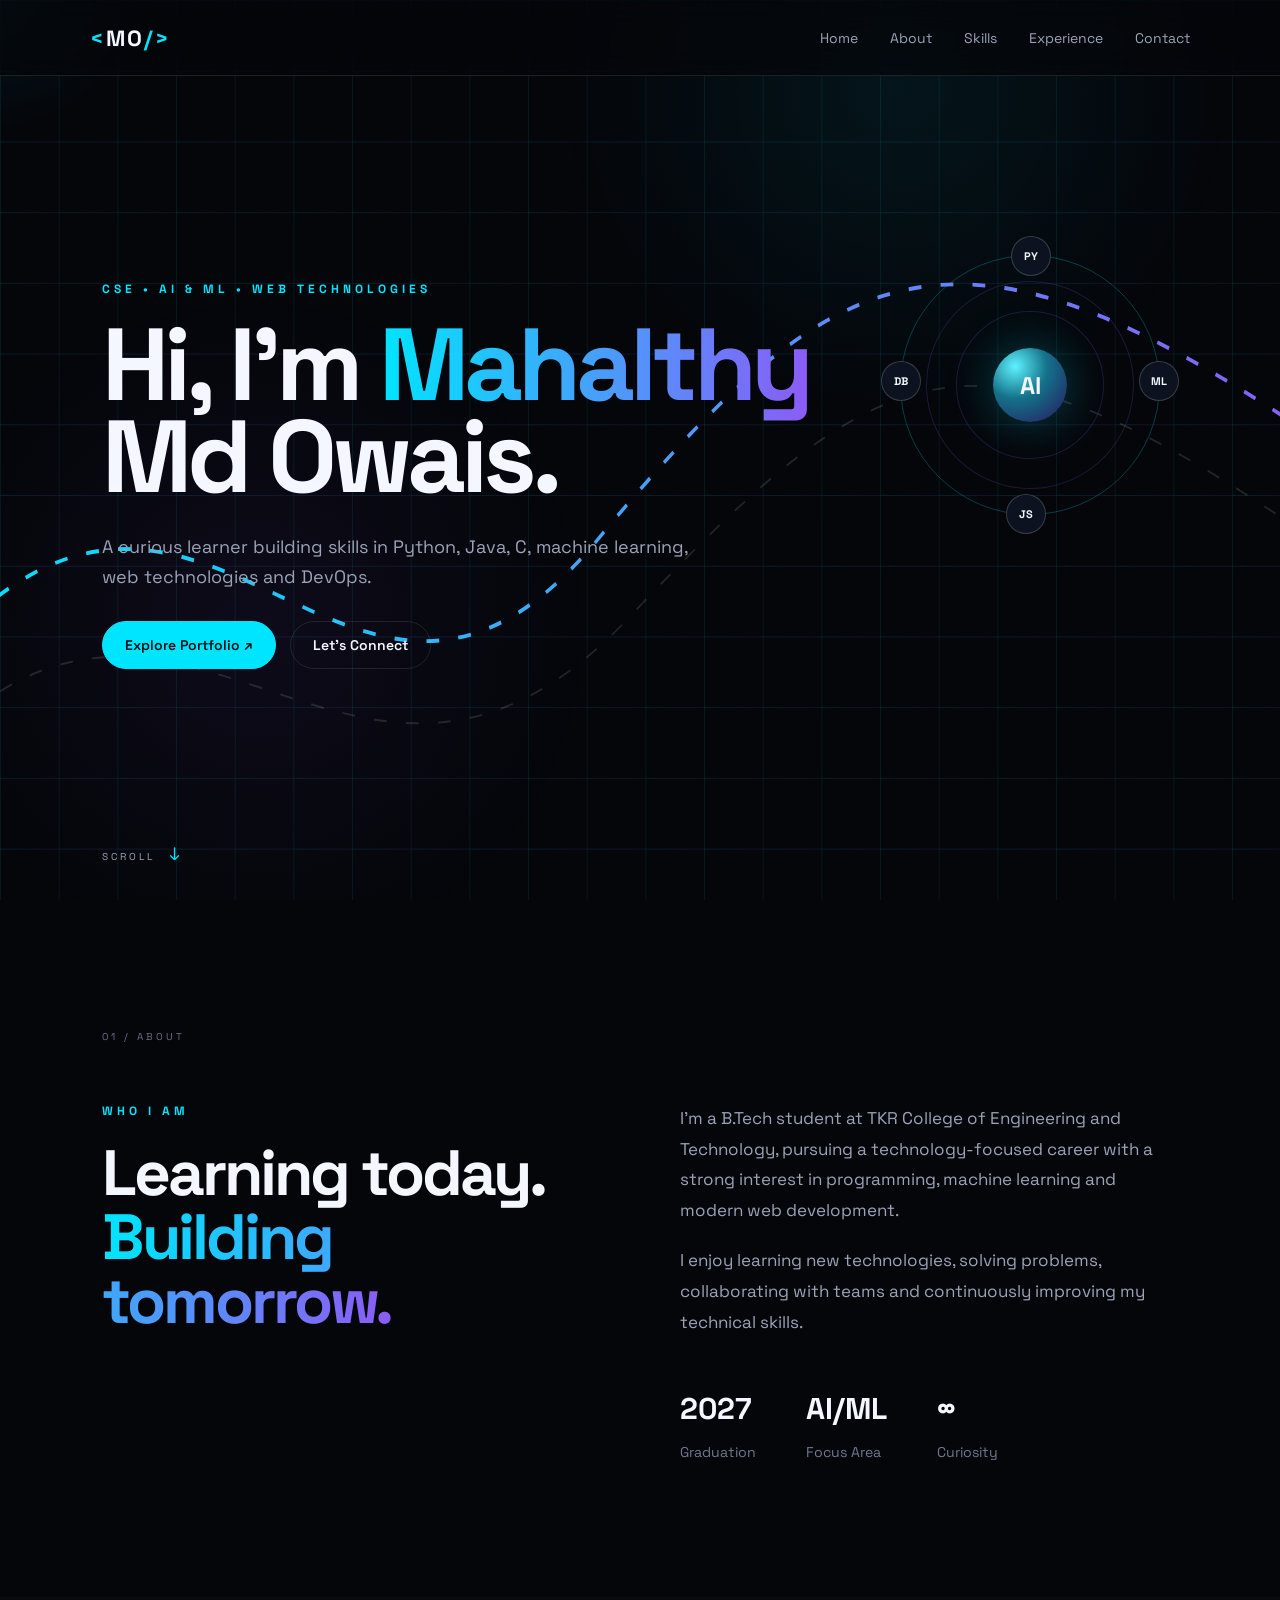
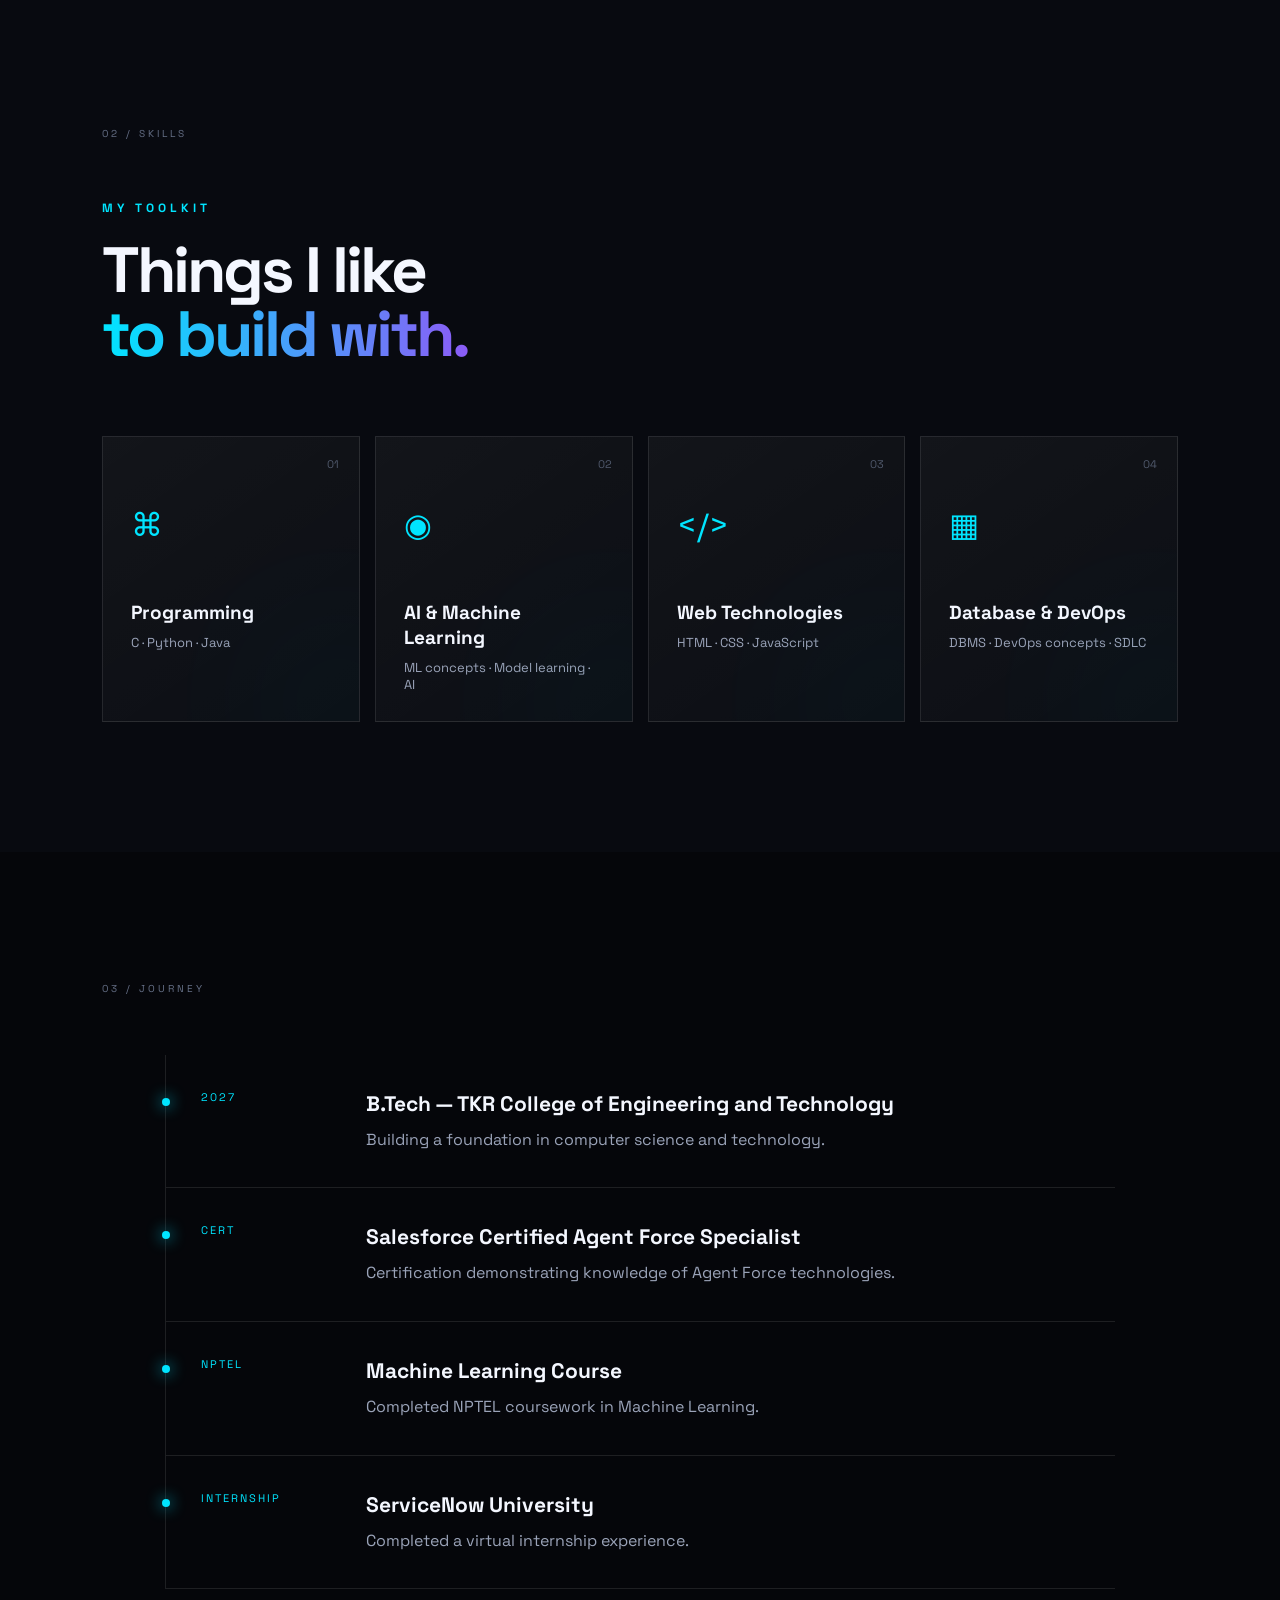
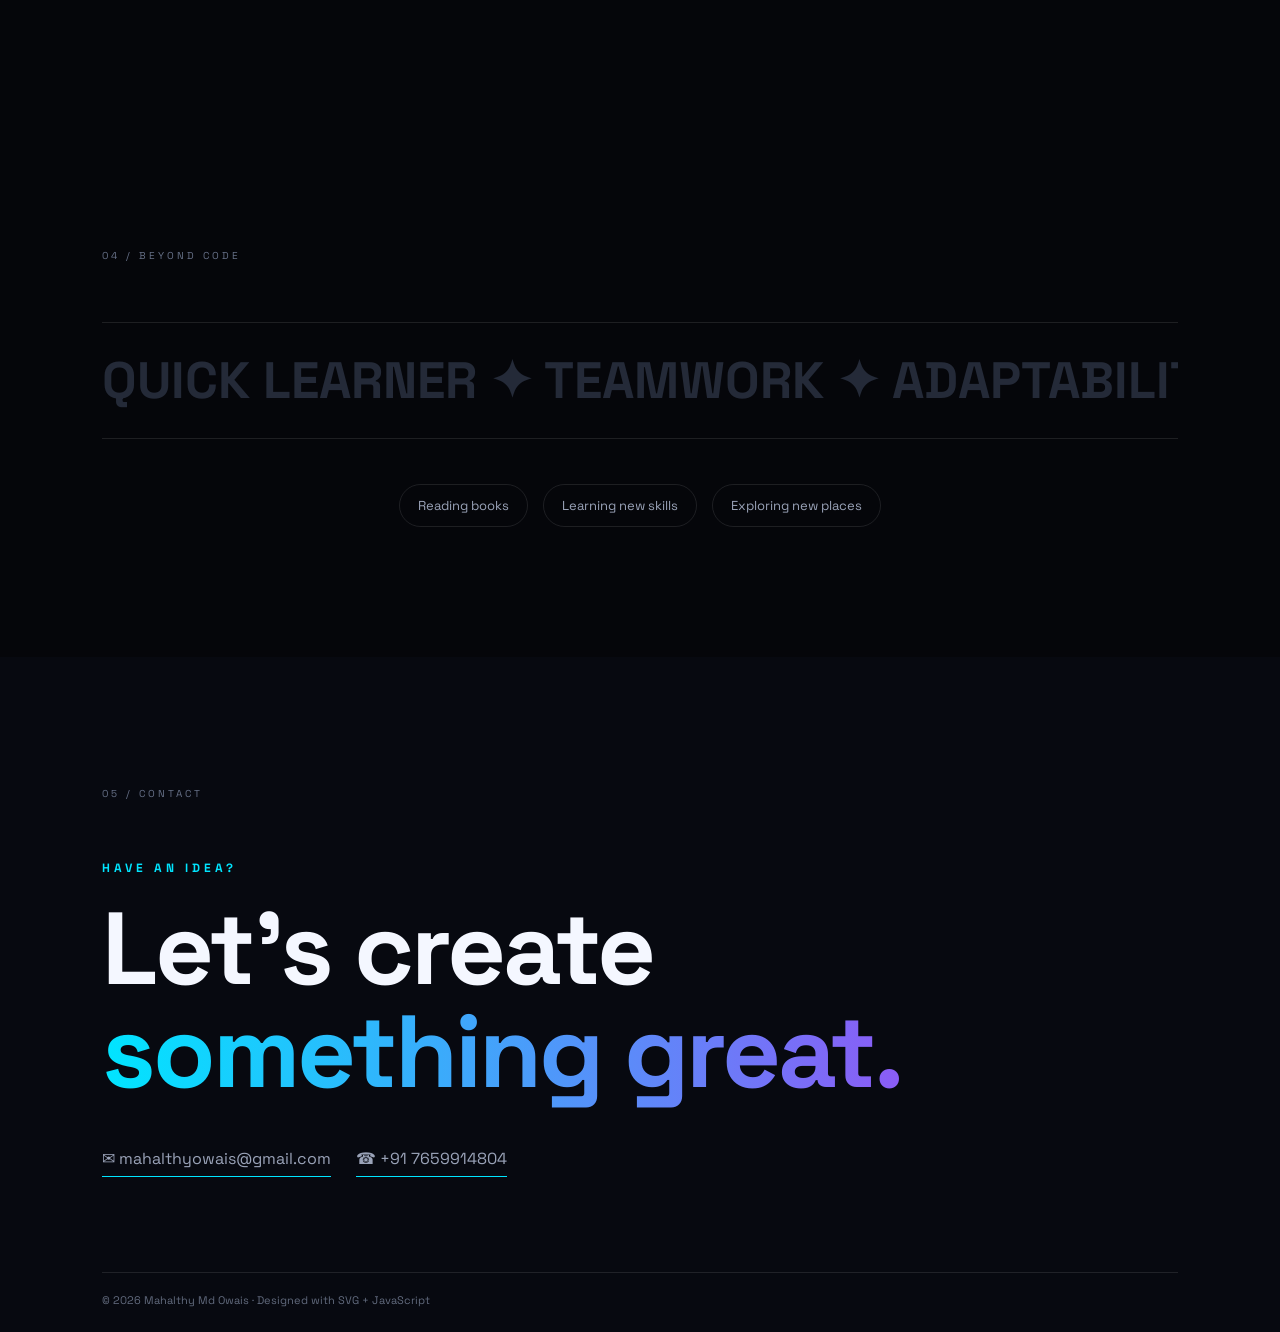
==== index.html @ 3d2526b8 "add new files" ====
<!DOCTYPE html>
<html lang="en">
<head>
  <meta charset="UTF-8">
  <meta name="viewport" content="width=device-width, initial-scale=1.0">
  <meta name="description" content="Mahalthy Md Owais - AI/ML and Web Technology Portfolio">
  <title>Mahalthy Md Owais | Portfolio</title>
  <link rel="stylesheet" href="style.css">
</head>
<body>
  <div id="cursor-glow"></div>

  <header class="navbar">
    <a class="logo" href="#home"><span>&lt;</span>MO<span>/&gt;</span></a>
    <button class="menu-btn" aria-label="Toggle menu">☰</button>
    <nav>
      <a href="#home">Home</a>
      <a href="#about">About</a>
      <a href="#skills">Skills</a>
      <a href="#experience">Experience</a>
      <a href="#contact">Contact</a>
    </nav>
  </header>

  <main>
    <section id="home" class="hero">
      <svg class="hero-svg" viewBox="0 0 1200 700" preserveAspectRatio="none" aria-hidden="true">
        <defs>
          <linearGradient id="gridGlow" x1="0" x2="1">
            <stop offset="0%" stop-color="#00e5ff"/>
            <stop offset="100%" stop-color="#8b5cf6"/>
          </linearGradient>
          <pattern id="grid" width="55" height="55" patternUnits="userSpaceOnUse">
            <path d="M55 0H0V55" fill="none" stroke="url(#gridGlow)" stroke-opacity=".16"/>
          </pattern>
        </defs>
        <rect width="1200" height="700" fill="url(#grid)"/>
        <path class="wave" d="M-50 500 C200 280 330 650 560 420 S900 150 1250 350" fill="none" stroke="url(#gridGlow)" stroke-width="3"/>
        <path class="wave wave2" d="M-50 570 C180 390 340 700 590 480 S920 240 1250 430" fill="none" stroke="#fff" stroke-opacity=".12" stroke-width="1.5"/>
      </svg>

      <div class="hero-content reveal">
        <p class="eyebrow">CSE • AI & ML • WEB TECHNOLOGIES</p>
        <h1>Hi, I'm <span>Mahalthy</span><br>Md Owais.</h1>
        <p class="hero-text">A curious learner building skills in Python, Java, C, machine learning, web technologies and DevOps.</p>
        <div class="hero-actions">
          <a class="btn primary" href="#about">Explore Portfolio <span>↗</span></a>
          <a class="btn ghost" href="#contact">Let's Connect</a>
        </div>
      </div>

      <div class="orbit-card reveal">
        <div class="orbit">
          <div class="planet">AI</div>
          <span class="orb o1">PY</span>
          <span class="orb o2">ML</span>
          <span class="orb o3">JS</span>
          <span class="orb o4">DB</span>
        </div>
      </div>
      <div class="scroll-indicator">SCROLL <span>↓</span></div>
    </section>

    <section id="about" class="section">
      <div class="section-label">01 / ABOUT</div>
      <div class="about-grid">
        <div class="section-heading reveal">
          <p class="eyebrow">WHO I AM</p>
          <h2>Learning today.<br><span>Building tomorrow.</span></h2>
        </div>
        <div class="about-copy reveal">
          <p>I'm a B.Tech student at TKR College of Engineering and Technology, pursuing a technology-focused career with a strong interest in programming, machine learning and modern web development.</p>
          <p>I enjoy learning new technologies, solving problems, collaborating with teams and continuously improving my technical skills.</p>
          <div class="stats">
            <div><strong>2027</strong><small>Graduation</small></div>
            <div><strong>AI/ML</strong><small>Focus Area</small></div>
            <div><strong>∞</strong><small>Curiosity</small></div>
          </div>
        </div>
      </div>
    </section>

    <section id="skills" class="section skills-section">
      <div class="section-label">02 / SKILLS</div>
      <div class="section-heading reveal">
        <p class="eyebrow">MY TOOLKIT</p>
        <h2>Things I like<br><span>to build with.</span></h2>
      </div>
      <div class="skills-grid">
        <article class="skill-card reveal"><span class="number">01</span><div class="icon">⌘</div><h3>Programming</h3><p>C · Python · Java</p></article>
        <article class="skill-card reveal"><span class="number">02</span><div class="icon">◉</div><h3>AI & Machine Learning</h3><p>ML concepts · Model learning · AI</p></article>
        <article class="skill-card reveal"><span class="number">03</span><div class="icon">&lt;/&gt;</div><h3>Web Technologies</h3><p>HTML · CSS · JavaScript</p></article>
        <article class="skill-card reveal"><span class="number">04</span><div class="icon">▦</div><h3>Database & DevOps</h3><p>DBMS · DevOps concepts · SDLC</p></article>
      </div>
    </section>

    <section id="experience" class="section">
      <div class="section-label">03 / JOURNEY</div>
      <div class="timeline">
        <div class="timeline-item reveal">
          <span class="year">2027</span>
          <div><h3>B.Tech — TKR College of Engineering and Technology</h3><p>Building a foundation in computer science and technology.</p></div>
        </div>
        <div class="timeline-item reveal">
          <span class="year">CERT</span>
          <div><h3>Salesforce Certified Agent Force Specialist</h3><p>Certification demonstrating knowledge of Agent Force technologies.</p></div>
        </div>
        <div class="timeline-item reveal">
          <span class="year">NPTEL</span>
          <div><h3>Machine Learning Course</h3><p>Completed NPTEL coursework in Machine Learning.</p></div>
        </div>
        <div class="timeline-item reveal">
          <span class="year">INTERNSHIP</span>
          <div><h3>ServiceNow University</h3><p>Completed a virtual internship experience.</p></div>
        </div>
      </div>
    </section>

    <section class="section strengths">
      <div class="section-label">04 / BEYOND CODE</div>
      <div class="marquee"><span>QUICK LEARNER ✦ TEAMWORK ✦ ADAPTABILITY ✦ COMMUNICATION ✦ TIME MANAGEMENT ✦ </span></div>
      <div class="hobby-row reveal">
        <span>Reading books</span><span>Learning new skills</span><span>Exploring new places</span>
      </div>
    </section>

    <section id="contact" class="contact-section">
      <svg class="contact-svg" viewBox="0 0 1200 500" preserveAspectRatio="none" aria-hidden="true">
        <circle cx="1000" cy="80" r="230" fill="none" stroke="#00e5ff" stroke-opacity=".12"/>
        <circle cx="1000" cy="80" r="150" fill="none" stroke="#8b5cf6" stroke-opacity=".14"/>
      </svg>
      <div class="section-label">05 / CONTACT</div>
      <div class="contact-content reveal">
        <p class="eyebrow">HAVE AN IDEA?</p>
        <h2>Let's create<br><span>something great.</span></h2>
        <div class="contact-links">
          <a href="mailto:mahalthyowais@gmail.com">✉ mahalthyowais@gmail.com</a>
          <a href="tel:+917659914804">☎ +91 7659914804</a>
        </div>
      </div>
      <footer>© <span id="year"></span> Mahalthy Md Owais · Designed with SVG + JavaScript</footer>
    </section>
  </main>

  <script src="script.js"></script>
</body>
</html>
---- style.css ----
@import url('https://fonts.googleapis.com/css2?family=Space+Grotesk:wght@400;500;600;700&display=swap');

:root{
  --bg:#05060a; --panel:#0b0e16; --text:#f4f7ff; --muted:#9aa3b8;
  --cyan:#00e5ff; --purple:#8b5cf6; --line:rgba(255,255,255,.1);
}
*{box-sizing:border-box;margin:0;padding:0}
html{scroll-behavior:smooth}
body{font-family:"Space Grotesk",sans-serif;background:var(--bg);color:var(--text);overflow-x:hidden}
body:before{content:"";position:fixed;inset:0;pointer-events:none;background:radial-gradient(circle at 70% 10%,rgba(0,229,255,.07),transparent 28%),radial-gradient(circle at 20% 70%,rgba(139,92,246,.07),transparent 28%);z-index:-2}
a{color:inherit;text-decoration:none}
#cursor-glow{position:fixed;width:280px;height:280px;border-radius:50%;background:radial-gradient(circle,rgba(0,229,255,.08),transparent 68%);pointer-events:none;transform:translate(-50%,-50%);z-index:0}
.navbar{position:fixed;top:0;left:0;right:0;height:76px;display:flex;align-items:center;justify-content:space-between;padding:0 7%;background:rgba(5,6,10,.72);backdrop-filter:blur(16px);border-bottom:1px solid var(--line);z-index:20}
.logo{font-size:22px;font-weight:700;letter-spacing:2px}.logo span{color:var(--cyan)}
nav{display:flex;gap:32px}nav a{font-size:14px;color:var(--muted);transition:.3s}nav a:hover{color:var(--cyan)}
.menu-btn{display:none;background:none;border:0;color:white;font-size:25px}
.hero{min-height:100vh;position:relative;display:flex;align-items:center;padding:110px 8% 60px;overflow:hidden}
.hero-svg,.contact-svg{position:absolute;inset:0;width:100%;height:100%;z-index:-1}
.hero-content{max-width:720px;z-index:2}.eyebrow{font-size:12px;letter-spacing:4px;color:var(--cyan);font-weight:700;margin-bottom:22px}
h1{font-size:clamp(55px,8vw,105px);line-height:.9;letter-spacing:-5px}
h1 span,h2 span{background:linear-gradient(90deg,var(--cyan),var(--purple));-webkit-background-clip:text;color:transparent}
.hero-text{max-width:620px;color:var(--muted);font-size:18px;line-height:1.7;margin:28px 0}
.hero-actions{display:flex;gap:14px;flex-wrap:wrap}.btn{padding:14px 22px;border:1px solid var(--line);border-radius:999px;font-weight:600;font-size:14px;transition:.3s}.btn.primary{background:var(--cyan);color:#031015;border-color:var(--cyan)}.btn:hover{transform:translateY(-4px);box-shadow:0 12px 30px rgba(0,229,255,.15)}
.orbit-card{position:absolute;right:7%;top:25%;width:320px;height:320px;display:grid;place-items:center}.orbit{width:260px;height:260px;border:1px solid rgba(0,229,255,.25);border-radius:50%;position:relative;animation:spin 18s linear infinite}.orbit:before,.orbit:after{content:"";position:absolute;border:1px solid rgba(139,92,246,.2);border-radius:50%;inset:25px;transform:rotate(60deg)}.orbit:after{inset:55px;transform:rotate(-45deg)}.planet{position:absolute;inset:92px;border-radius:50%;display:grid;place-items:center;background:radial-gradient(circle at 30% 25%,#5ef2ff,#14728a 42%,#27165e);box-shadow:0 0 50px rgba(0,229,255,.3);font-size:24px;font-weight:700;z-index:2}.orb{position:absolute;width:40px;height:40px;border-radius:50%;display:grid;place-items:center;background:#0c1220;border:1px solid rgba(255,255,255,.18);font-size:11px;font-weight:700;z-index:3}.o1{top:-20px;left:110px}.o2{right:-20px;top:105px}.o3{bottom:-20px;left:105px}.o4{left:-20px;top:105px}.scroll-indicator{position:absolute;bottom:35px;left:8%;font-size:10px;letter-spacing:3px;color:var(--muted)}.scroll-indicator span{color:var(--cyan);font-size:18px;margin-left:8px}
.section{padding:130px 8%;position:relative}.section-label{font-size:10px;letter-spacing:3px;color:#667087;margin-bottom:60px}.about-grid{display:grid;grid-template-columns:1fr 1fr;gap:80px}h2{font-size:clamp(42px,5vw,72px);line-height:1;letter-spacing:-3px}.about-copy{color:var(--muted);font-size:17px;line-height:1.8}.about-copy p+p{margin-top:20px}.stats{display:flex;gap:50px;margin-top:45px}.stats strong{display:block;font-size:30px;color:var(--text)}.stats small{color:#6f7890}
.skills-section{background:#080a10}.skills-grid{display:grid;grid-template-columns:repeat(4,1fr);gap:15px;margin-top:70px}.skill-card{min-height:270px;padding:28px;background:linear-gradient(145deg,rgba(255,255,255,.045),rgba(255,255,255,.015));border:1px solid var(--line);position:relative;overflow:hidden;transition:.4s}.skill-card:after{content:"";position:absolute;width:120px;height:120px;border-radius:50%;background:var(--cyan);filter:blur(80px);opacity:.08;right:-40px;bottom:-40px}.skill-card:hover{transform:translateY(-10px);border-color:rgba(0,229,255,.4)}.number{position:absolute;right:20px;top:20px;color:#50596c;font-size:11px}.icon{font-size:32px;color:var(--cyan);margin:40px 0 55px}.skill-card h3{font-size:19px;margin-bottom:9px}.skill-card p{font-size:13px;color:var(--muted)}
.timeline{max-width:950px;margin:auto;border-left:1px solid var(--line)}.timeline-item{display:grid;grid-template-columns:130px 1fr;gap:35px;padding:35px 0 35px 35px;border-bottom:1px solid var(--line);position:relative}.timeline-item:before{content:"";position:absolute;width:8px;height:8px;border-radius:50%;background:var(--cyan);left:-4px;top:43px;box-shadow:0 0 15px var(--cyan)}.year{color:var(--cyan);font-size:11px;letter-spacing:2px}.timeline-item h3{font-size:21px;margin-bottom:10px}.timeline-item p{color:var(--muted);line-height:1.6}
.marquee{white-space:nowrap;overflow:hidden;border-top:1px solid var(--line);border-bottom:1px solid var(--line);padding:25px 0;font-size:clamp(25px,4vw,55px);font-weight:700;color:#242a38}.marquee span{display:inline-block;animation:marquee 18s linear infinite}.hobby-row{display:flex;justify-content:center;gap:15px;flex-wrap:wrap;margin-top:45px}.hobby-row span{padding:12px 18px;border:1px solid var(--line);border-radius:999px;color:var(--muted);font-size:13px}
.contact-section{min-height:75vh;padding:130px 8% 30px;position:relative;overflow:hidden;background:#070910}.contact-content h2{font-size:clamp(55px,8vw,105px)}.contact-links{display:flex;gap:25px;flex-wrap:wrap;margin-top:45px}.contact-links a{padding-bottom:7px;border-bottom:1px solid var(--cyan);color:var(--muted);transition:.3s}.contact-links a:hover{color:var(--cyan)}footer{position:absolute;bottom:25px;left:8%;right:8%;padding-top:20px;border-top:1px solid var(--line);color:#626b7e;font-size:11px}
.reveal{opacity:0;transform:translateY(35px);transition:opacity .8s ease,transform .8s ease}.reveal.show{opacity:1;transform:none}
@keyframes spin{to{transform:rotate(360deg)}}@keyframes marquee{to{transform:translateX(-50%)}}
.wave{stroke-dasharray:12 18;animation:dash 12s linear infinite}@keyframes dash{to{stroke-dashoffset:-500}}
@media(max-width:900px){.orbit-card{opacity:.35;right:-100px}.skills-grid{grid-template-columns:repeat(2,1fr)}.about-grid{grid-template-columns:1fr;gap:40px}}
@media(max-width:650px){.navbar{padding:0 5%}nav{display:none;position:absolute;top:76px;left:0;right:0;background:#080a10;padding:25px;flex-direction:column;gap:20px;border-bottom:1px solid var(--line)}nav.open{display:flex}.menu-btn{display:block}.hero,.section{padding-left:6%;padding-right:6%}h1{letter-spacing:-3px}.orbit-card{display:none}.skills-grid{grid-template-columns:1fr}.timeline-item{grid-template-columns:1fr;gap:10px}.stats{gap:25px}.contact-links{flex-direction:column}.scroll-indicator{left:6%}}
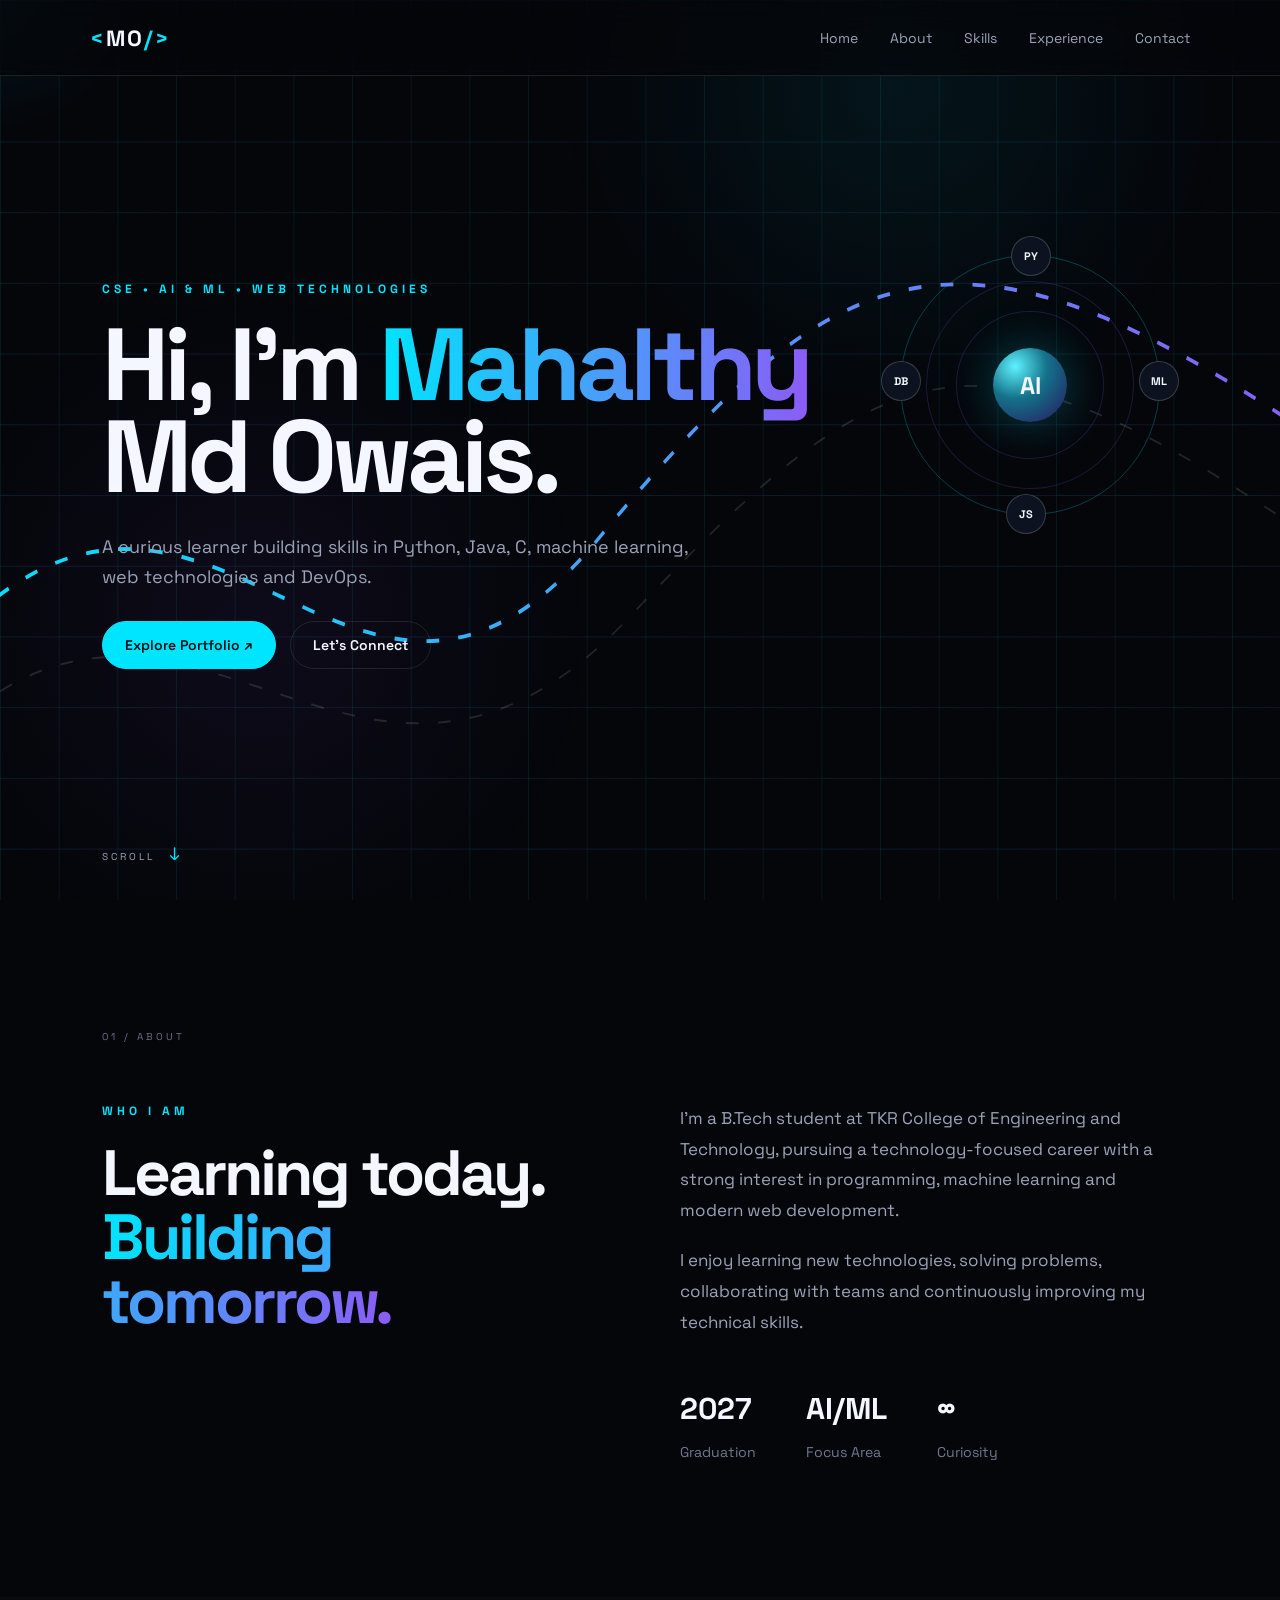
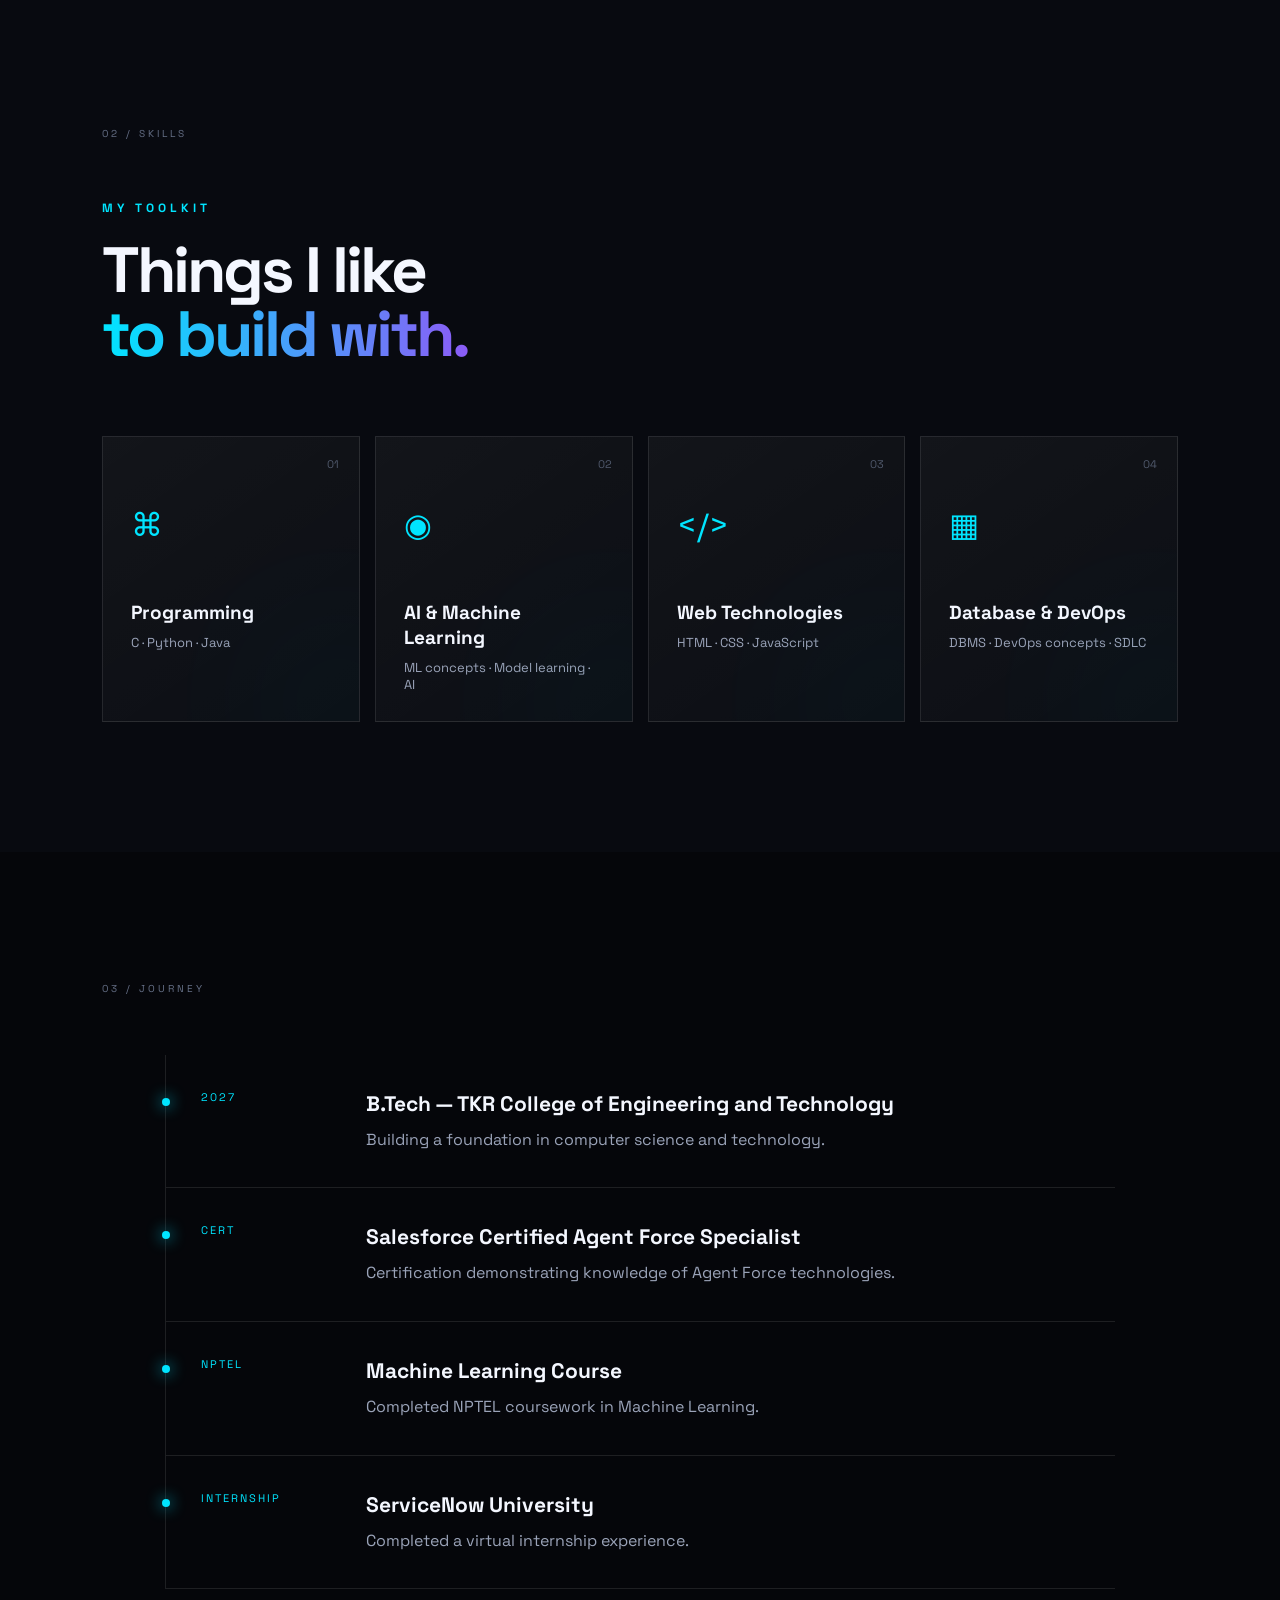
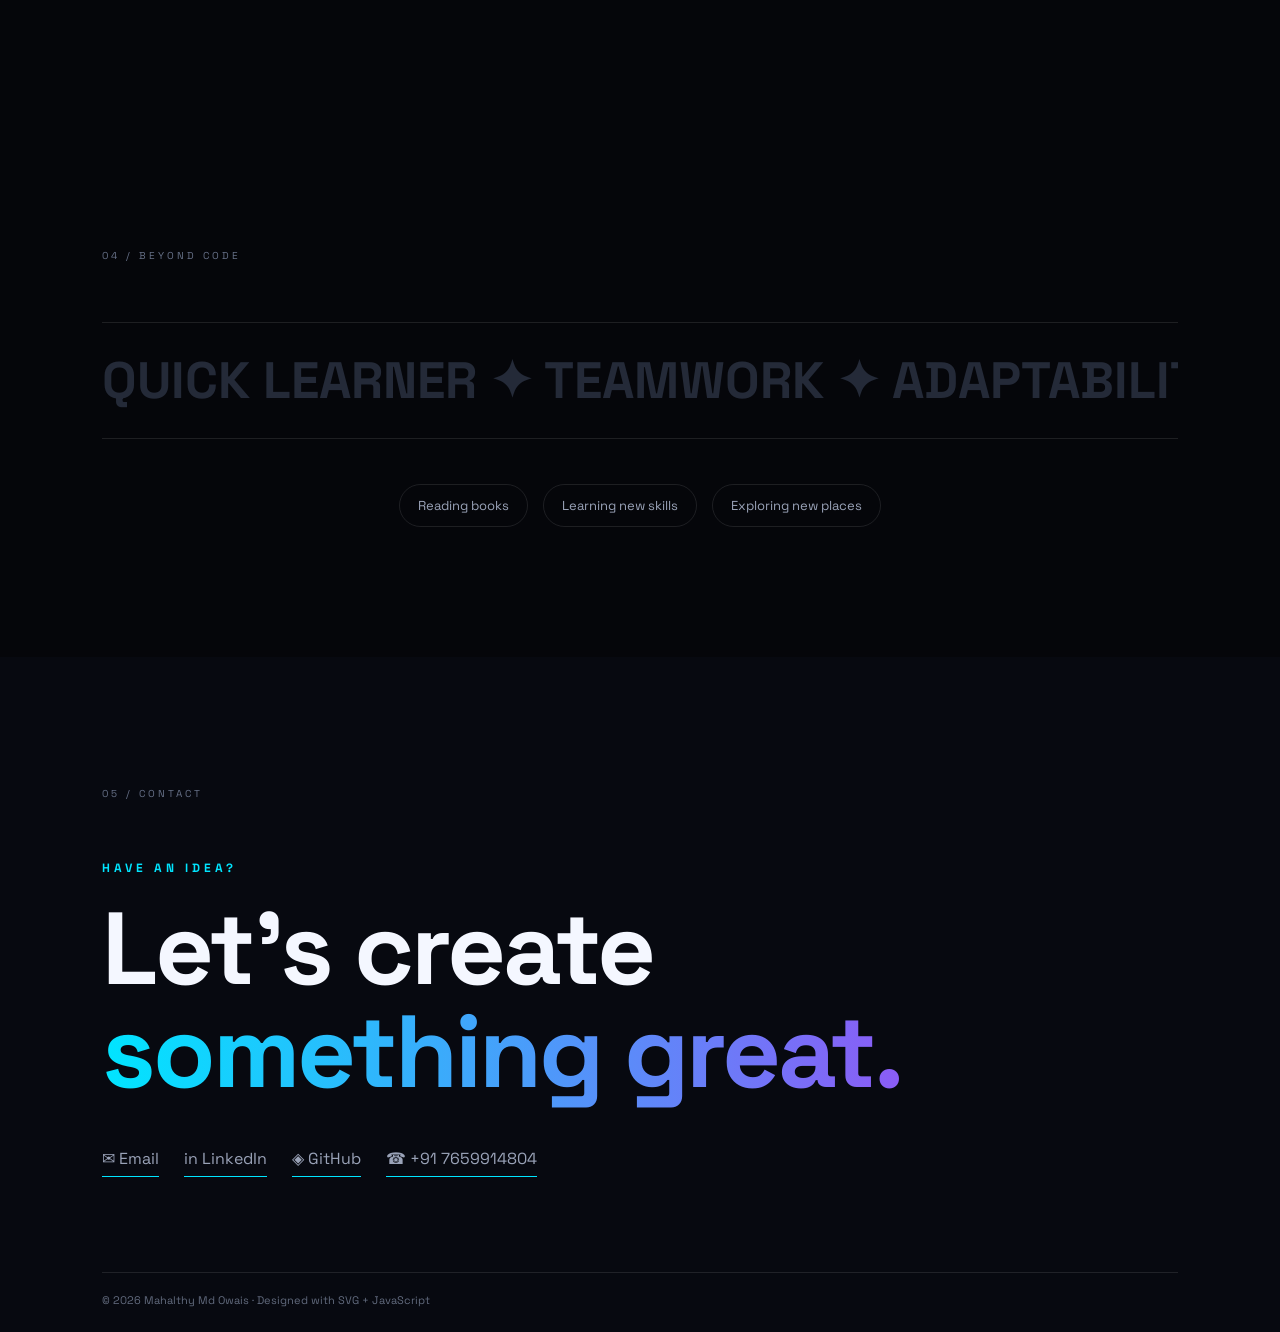
==== commit 520a2877: "added profile details" ====
--- a/index.html
+++ b/index.html
@@ -134,7 +134,9 @@
         <p class="eyebrow">HAVE AN IDEA?</p>
         <h2>Let's create<br><span>something great.</span></h2>
         <div class="contact-links">
-          <a href="mailto:mahalthyowais@gmail.com">✉ mahalthyowais@gmail.com</a>
+          <a href="mailto:mahalthyowais@gmail.com">✉ Email</a>
+          <a href="https://www.linkedin.com/in/mahalthy-md-owais-5997a92a1" target="_blank" rel="noopener noreferrer">in LinkedIn</a>
+          <a href="https://github.com/owais9902" target="_blank" rel="noopener noreferrer">◈ GitHub</a>
           <a href="tel:+917659914804">☎ +91 7659914804</a>
         </div>
       </div>
